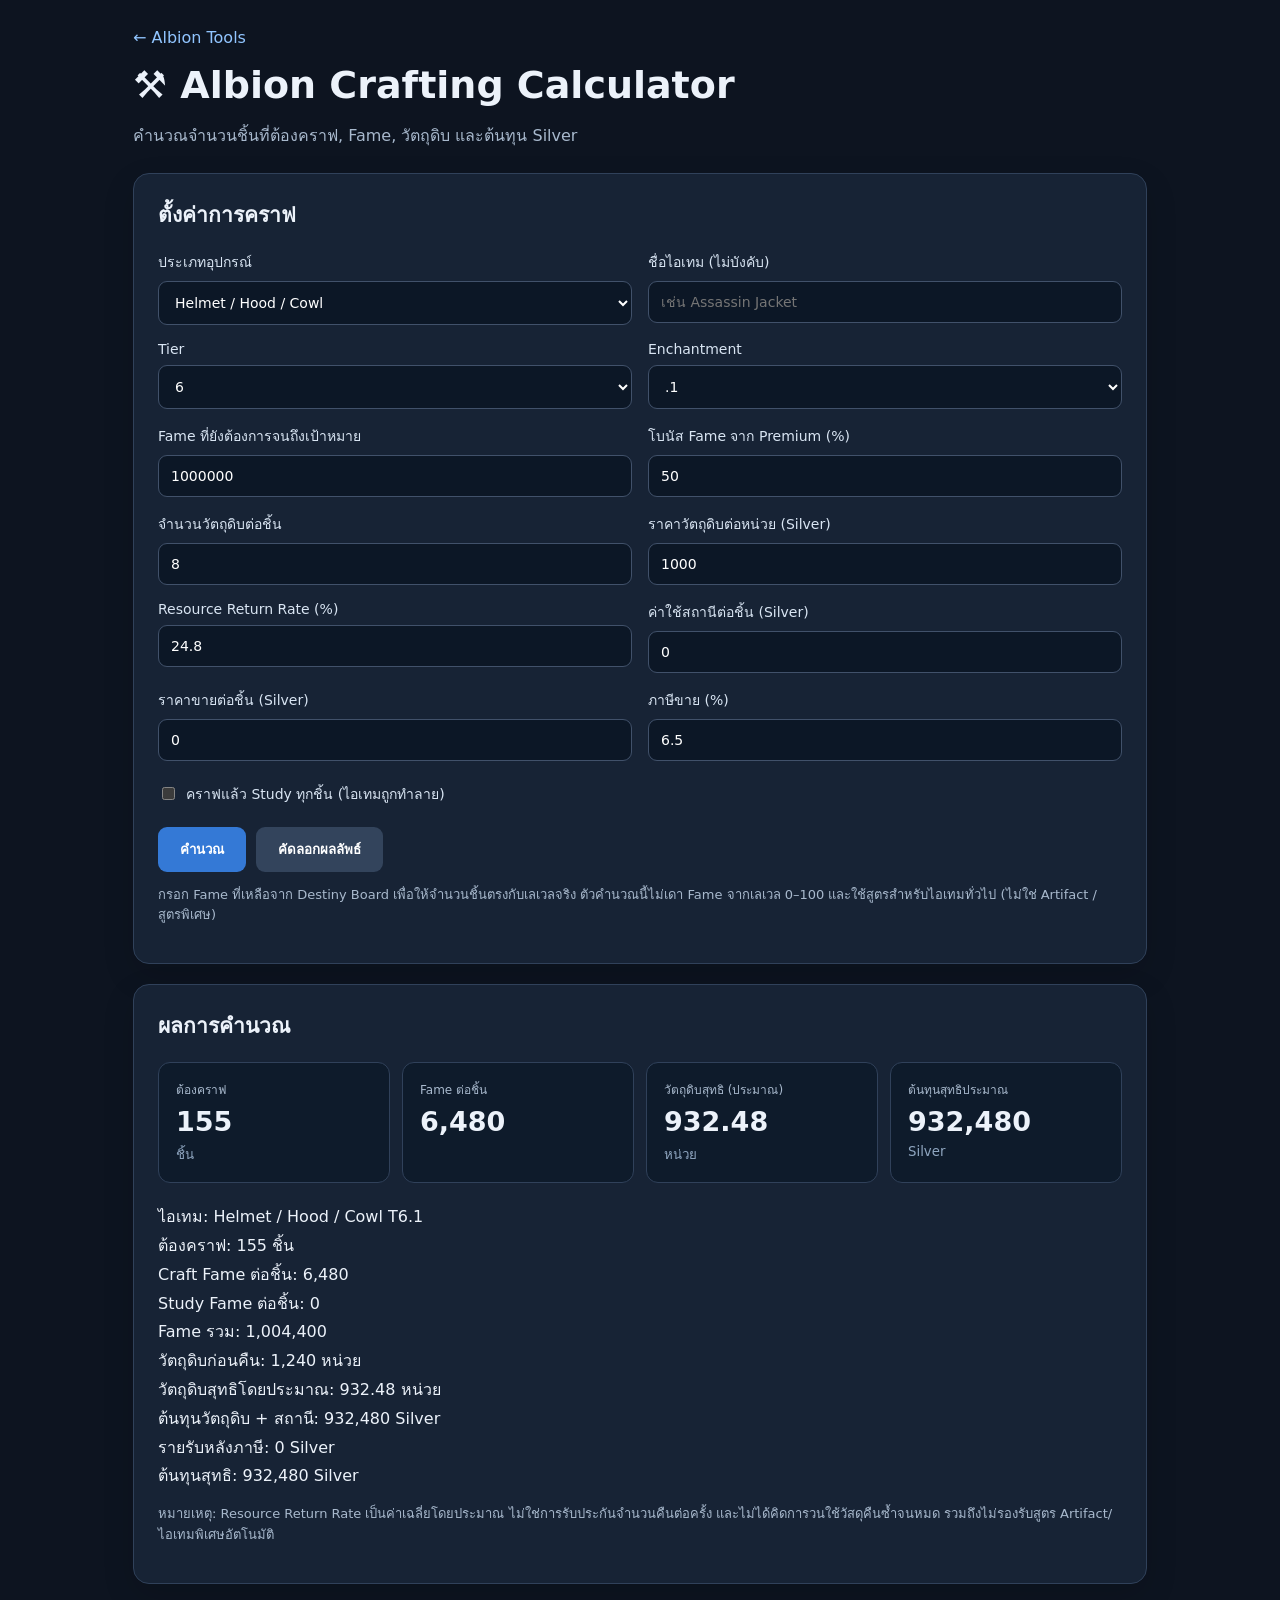
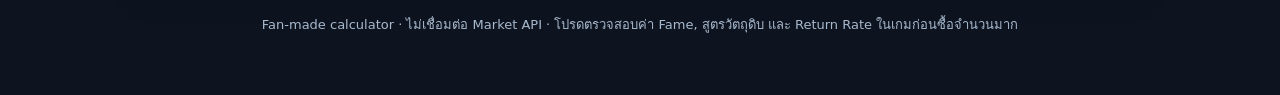
==== crafting-calculator/index.html @ 2a17cb0a "Add Crafting Calculator" ====
<!doctype html><html lang="th"><head><meta charset="utf-8"><meta name="viewport" content="width=device-width,initial-scale=1"><title>Albion Crafting Calculator</title><link rel="stylesheet" href="style.css"></head><body><main class="wrap"><header><a href="../index.html" class="back">← Albion Tools</a><h1>⚒️ Albion Crafting Calculator</h1><p>คำนวณจำนวนชิ้นที่ต้องคราฟ, Fame, วัตถุดิบ และต้นทุน Silver</p></header><section class="panel"><h2>ตั้งค่าการคราฟ</h2><div class="grid"><label>ประเภทอุปกรณ์<select id="kind"><option value="helmet">Helmet / Hood / Cowl</option><option value="shoes">Boots / Shoes / Sandals</option><option value="chest">Armor / Jacket / Robe</option><option value="offhand">Off-hand / Cape</option><option value="bag">Bag</option></select></label><label>ชื่อไอเทม (ไม่บังคับ)<input id="item" placeholder="เช่น Assassin Jacket"></label><label>Tier<select id="tier"><option>4</option><option>5</option><option selected>6</option><option>7</option><option>8</option></select></label><label>Enchantment<select id="enchant"><option value="0">.0</option><option value="1" selected>.1</option><option value="2">.2</option><option value="3">.3</option><option value="4">.4</option></select></label><label>Fame ที่ยังต้องการจนถึงเป้าหมาย<input type="number" id="needed" min="0" value="1000000"></label><label>โบนัส Fame จาก Premium (%)<input type="number" id="premium" min="0" max="500" value="50"></label><label>จำนวนวัตถุดิบต่อชิ้น<input type="number" id="mats" min="1" value="8"></label><label>ราคาวัตถุดิบต่อหน่วย (Silver)<input type="number" id="price" min="0" value="1000"></label><label>Resource Return Rate (%)<input type="number" id="rrr" min="0" max="99" step="0.1" value="24.8"></label><label>ค่าใช้สถานีต่อชิ้น (Silver)<input type="number" id="fee" min="0" value="0"></label><label>ราคาขายต่อชิ้น (Silver)<input type="number" id="sell" min="0" value="0"></label><label>ภาษีขาย (%)<input type="number" id="tax" min="0" max="100" step="0.1" value="6.5"></label></div><div class="check"><label><input type="checkbox" id="study"> คราฟแล้ว Study ทุกชิ้น (ไอเทมถูกทำลาย)</label></div><div class="buttons"><button id="calculate">คำนวณ</button><button id="copy" class="secondary">คัดลอกผลลัพธ์</button></div><p class="hint">กรอก Fame ที่เหลือจาก Destiny Board เพื่อให้จำนวนชิ้นตรงกับเลเวลจริง ตัวคำนวณนี้ไม่เดา Fame จากเลเวล 0–100 และใช้สูตรสำหรับไอเทมทั่วไป (ไม่ใช่ Artifact / สูตรพิเศษ)</p></section><section class="panel" id="results" aria-live="polite"><h2>ผลการคำนวณ</h2><div class="stats"><article><span>ต้องคราฟ</span><strong id="count">—</strong><small>ชิ้น</small></article><article><span>Fame ต่อชิ้น</span><strong id="fame">—</strong></article><article><span>วัตถุดิบสุทธิ (ประมาณ)</span><strong id="materials">—</strong><small>หน่วย</small></article><article><span>ต้นทุนสุทธิประมาณ</span><strong id="cost">—</strong><small>Silver</small></article></div><div id="details" class="details"></div></section><footer>Fan-made calculator · ไม่เชื่อมต่อ Market API · โปรดตรวจสอบค่า Fame, สูตรวัตถุดิบ และ Return Rate ในเกมก่อนซื้อจำนวนมาก</footer></main><script src="script.js"></script></body></html>
---- crafting-calculator/style.css ----
:root{color-scheme:dark;font-family:system-ui,-apple-system,"Segoe UI",sans-serif;background:#0d1420;color:#ecf2fa}*{box-sizing:border-box}body{margin:0}.wrap{max-width:1050px;margin:auto;padding:28px 18px 60px}header{margin-bottom:24px}h1{font-size:clamp(26px,4vw,38px);margin:16px 0 8px}h2{margin:0 0 20px;font-size:21px}p{color:#a8b9cd;line-height:1.6}.back{color:#91c5ff;text-decoration:none}.panel{background:#172335;border:1px solid #30415a;border-radius:16px;padding:24px;margin:20px 0;box-shadow:0 12px 32px #0002}.grid{display:grid;grid-template-columns:repeat(2,minmax(0,1fr));gap:16px}label{display:flex;flex-direction:column;gap:8px;font-size:14px;color:#d9e5f3}input,select{width:100%;background:#0c1726;border:1px solid #41516a;border-radius:9px;color:white;font:inherit;padding:12px}input:focus,select:focus{outline:2px solid #4e9aff}.check{margin:22px 0}.check label{display:flex;flex-direction:row;align-items:center}.check input{width:auto;accent-color:#4e9aff}.buttons{display:flex;gap:10px;flex-wrap:wrap}button{border:0;border-radius:9px;padding:12px 22px;background:#3479d6;color:white;font-weight:700;cursor:pointer}button:hover{filter:brightness(1.15)}button.secondary{background:#33445c}.hint,footer{font-size:13px;color:#a8b9cd}.stats{display:grid;grid-template-columns:repeat(4,minmax(0,1fr));gap:12px}.stats article{background:#0e1b2b;border:1px solid #30415a;border-radius:12px;padding:17px;display:flex;flex-direction:column;gap:7px}.stats span{font-size:12px;color:#a8b9cd}.stats strong{font-size:clamp(18px,2.6vw,27px);overflow-wrap:anywhere}.stats small{color:#8fa6c0}.details{margin-top:20px;line-height:1.8}.details b{color:#fff}footer{text-align:center;margin-top:30px}@media(max-width:650px){.grid{grid-template-columns:1fr}.stats{grid-template-columns:repeat(2,minmax(0,1fr))}.panel{padding:18px}}
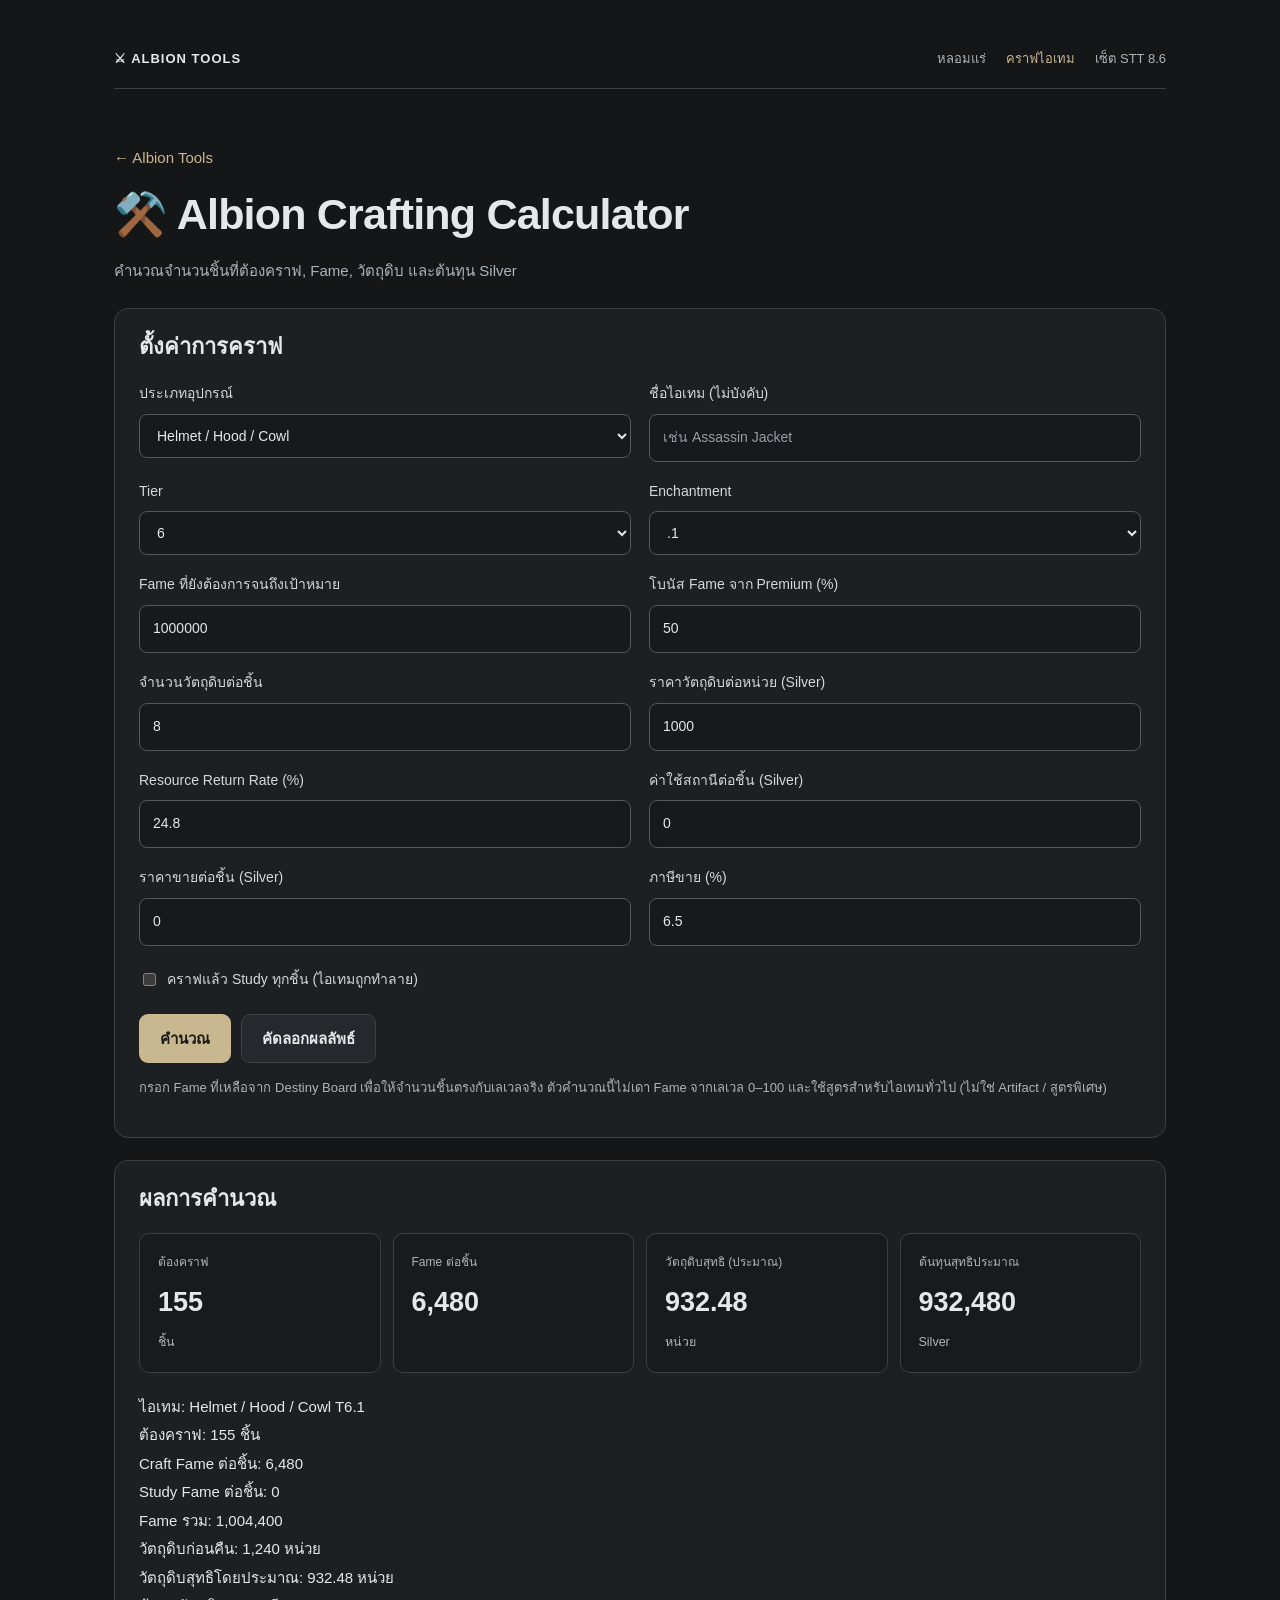
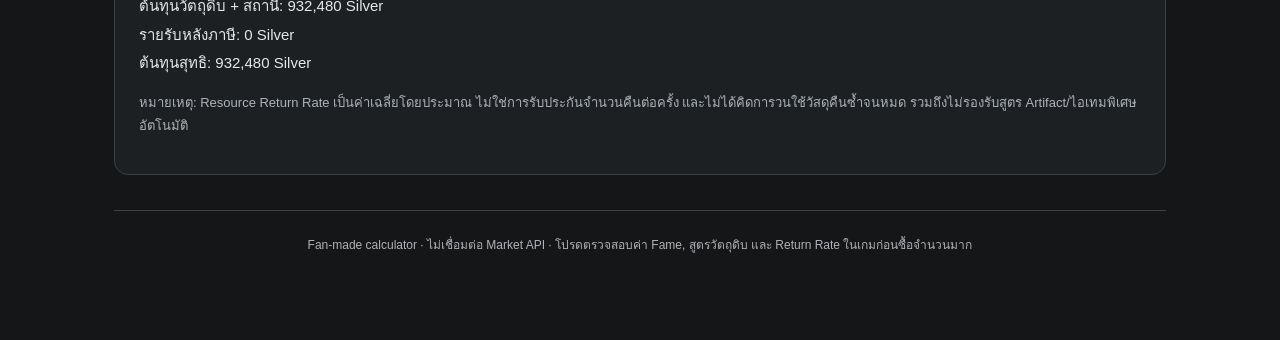
==== commit 302cb461: "Unify crafting calculator dark theme" ====
--- a/crafting-calculator/index.html
+++ b/crafting-calculator/index.html
@@ -1 +1 @@
-<!doctype html><html lang="th"><head><meta charset="utf-8"><meta name="viewport" content="width=device-width,initial-scale=1"><title>Albion Crafting Calculator</title><link rel="stylesheet" href="style.css"></head><body><main class="wrap"><header><a href="../index.html" class="back">← Albion Tools</a><h1>⚒️ Albion Crafting Calculator</h1><p>คำนวณจำนวนชิ้นที่ต้องคราฟ, Fame, วัตถุดิบ และต้นทุน Silver</p></header><section class="panel"><h2>ตั้งค่าการคราฟ</h2><div class="grid"><label>ประเภทอุปกรณ์<select id="kind"><option value="helmet">Helmet / Hood / Cowl</option><option value="shoes">Boots / Shoes / Sandals</option><option value="chest">Armor / Jacket / Robe</option><option value="offhand">Off-hand / Cape</option><option value="bag">Bag</option></select></label><label>ชื่อไอเทม (ไม่บังคับ)<input id="item" placeholder="เช่น Assassin Jacket"></label><label>Tier<select id="tier"><option>4</option><option>5</option><option selected>6</option><option>7</option><option>8</option></select></label><label>Enchantment<select id="enchant"><option value="0">.0</option><option value="1" selected>.1</option><option value="2">.2</option><option value="3">.3</option><option value="4">.4</option></select></label><label>Fame ที่ยังต้องการจนถึงเป้าหมาย<input type="number" id="needed" min="0" value="1000000"></label><label>โบนัส Fame จาก Premium (%)<input type="number" id="premium" min="0" max="500" value="50"></label><label>จำนวนวัตถุดิบต่อชิ้น<input type="number" id="mats" min="1" value="8"></label><label>ราคาวัตถุดิบต่อหน่วย (Silver)<input type="number" id="price" min="0" value="1000"></label><label>Resource Return Rate (%)<input type="number" id="rrr" min="0" max="99" step="0.1" value="24.8"></label><label>ค่าใช้สถานีต่อชิ้น (Silver)<input type="number" id="fee" min="0" value="0"></label><label>ราคาขายต่อชิ้น (Silver)<input type="number" id="sell" min="0" value="0"></label><label>ภาษีขาย (%)<input type="number" id="tax" min="0" max="100" step="0.1" value="6.5"></label></div><div class="check"><label><input type="checkbox" id="study"> คราฟแล้ว Study ทุกชิ้น (ไอเทมถูกทำลาย)</label></div><div class="buttons"><button id="calculate">คำนวณ</button><button id="copy" class="secondary">คัดลอกผลลัพธ์</button></div><p class="hint">กรอก Fame ที่เหลือจาก Destiny Board เพื่อให้จำนวนชิ้นตรงกับเลเวลจริง ตัวคำนวณนี้ไม่เดา Fame จากเลเวล 0–100 และใช้สูตรสำหรับไอเทมทั่วไป (ไม่ใช่ Artifact / สูตรพิเศษ)</p></section><section class="panel" id="results" aria-live="polite"><h2>ผลการคำนวณ</h2><div class="stats"><article><span>ต้องคราฟ</span><strong id="count">—</strong><small>ชิ้น</small></article><article><span>Fame ต่อชิ้น</span><strong id="fame">—</strong></article><article><span>วัตถุดิบสุทธิ (ประมาณ)</span><strong id="materials">—</strong><small>หน่วย</small></article><article><span>ต้นทุนสุทธิประมาณ</span><strong id="cost">—</strong><small>Silver</small></article></div><div id="details" class="details"></div></section><footer>Fan-made calculator · ไม่เชื่อมต่อ Market API · โปรดตรวจสอบค่า Fame, สูตรวัตถุดิบ และ Return Rate ในเกมก่อนซื้อจำนวนมาก</footer></main><script src="script.js"></script></body></html>
+<!doctype html><html lang="th"><head><meta charset="utf-8"><meta name="viewport" content="width=device-width,initial-scale=1"><title>Albion Crafting Calculator</title><link rel="stylesheet" href="style.css?v=dark1"></head><body><div class="wrap" style="padding-bottom:0"><nav class="site-nav" aria-label="เมนูหลัก"><a href="../index.html">⚔ ALBION TOOLS</a><a href="../ore-calculator/index.html">หลอมแร่</a><a href="../crafting-calculator/index.html" aria-current="page">คราฟไอเทม</a><a href="../cheap-farm-stt.html">เซ็ต STT 8.6</a></nav></div><main class="wrap"><header><a href="../index.html" class="back">← Albion Tools</a><h1>⚒️ Albion Crafting Calculator</h1><p>คำนวณจำนวนชิ้นที่ต้องคราฟ, Fame, วัตถุดิบ และต้นทุน Silver</p></header><section class="panel"><h2>ตั้งค่าการคราฟ</h2><div class="grid"><label>ประเภทอุปกรณ์<select id="kind"><option value="helmet">Helmet / Hood / Cowl</option><option value="shoes">Boots / Shoes / Sandals</option><option value="chest">Armor / Jacket / Robe</option><option value="offhand">Off-hand / Cape</option><option value="bag">Bag</option></select></label><label>ชื่อไอเทม (ไม่บังคับ)<input id="item" placeholder="เช่น Assassin Jacket"></label><label>Tier<select id="tier"><option>4</option><option>5</option><option selected>6</option><option>7</option><option>8</option></select></label><label>Enchantment<select id="enchant"><option value="0">.0</option><option value="1" selected>.1</option><option value="2">.2</option><option value="3">.3</option><option value="4">.4</option></select></label><label>Fame ที่ยังต้องการจนถึงเป้าหมาย<input type="number" id="needed" min="0" value="1000000"></label><label>โบนัส Fame จาก Premium (%)<input type="number" id="premium" min="0" max="500" value="50"></label><label>จำนวนวัตถุดิบต่อชิ้น<input type="number" id="mats" min="1" value="8"></label><label>ราคาวัตถุดิบต่อหน่วย (Silver)<input type="number" id="price" min="0" value="1000"></label><label>Resource Return Rate (%)<input type="number" id="rrr" min="0" max="99" step="0.1" value="24.8"></label><label>ค่าใช้สถานีต่อชิ้น (Silver)<input type="number" id="fee" min="0" value="0"></label><label>ราคาขายต่อชิ้น (Silver)<input type="number" id="sell" min="0" value="0"></label><label>ภาษีขาย (%)<input type="number" id="tax" min="0" max="100" step="0.1" value="6.5"></label></div><div class="check"><label><input type="checkbox" id="study"> คราฟแล้ว Study ทุกชิ้น (ไอเทมถูกทำลาย)</label></div><div class="buttons"><button id="calculate">คำนวณ</button><button id="copy" class="secondary">คัดลอกผลลัพธ์</button></div><p class="hint">กรอก Fame ที่เหลือจาก Destiny Board เพื่อให้จำนวนชิ้นตรงกับเลเวลจริง ตัวคำนวณนี้ไม่เดา Fame จากเลเวล 0–100 และใช้สูตรสำหรับไอเทมทั่วไป (ไม่ใช่ Artifact / สูตรพิเศษ)</p></section><section class="panel" id="results" aria-live="polite"><h2>ผลการคำนวณ</h2><div class="stats"><article><span>ต้องคราฟ</span><strong id="count">—</strong><small>ชิ้น</small></article><article><span>Fame ต่อชิ้น</span><strong id="fame">—</strong></article><article><span>วัตถุดิบสุทธิ (ประมาณ)</span><strong id="materials">—</strong><small>หน่วย</small></article><article><span>ต้นทุนสุทธิประมาณ</span><strong id="cost">—</strong><small>Silver</small></article></div><div id="details" class="details"></div></section><footer>Fan-made calculator · ไม่เชื่อมต่อ Market API · โปรดตรวจสอบค่า Fame, สูตรวัตถุดิบ และ Return Rate ในเกมก่อนซื้อจำนวนมาก</footer></main><script src="script.js"></script></body></html>
--- a/crafting-calculator/style.css
+++ b/crafting-calculator/style.css
@@ -1 +1,2 @@
-:root{color-scheme:dark;font-family:system-ui,-apple-system,"Segoe UI",sans-serif;background:#0d1420;color:#ecf2fa}*{box-sizing:border-box}body{margin:0}.wrap{max-width:1050px;margin:auto;padding:28px 18px 60px}header{margin-bottom:24px}h1{font-size:clamp(26px,4vw,38px);margin:16px 0 8px}h2{margin:0 0 20px;font-size:21px}p{color:#a8b9cd;line-height:1.6}.back{color:#91c5ff;text-decoration:none}.panel{background:#172335;border:1px solid #30415a;border-radius:16px;padding:24px;margin:20px 0;box-shadow:0 12px 32px #0002}.grid{display:grid;grid-template-columns:repeat(2,minmax(0,1fr));gap:16px}label{display:flex;flex-direction:column;gap:8px;font-size:14px;color:#d9e5f3}input,select{width:100%;background:#0c1726;border:1px solid #41516a;border-radius:9px;color:white;font:inherit;padding:12px}input:focus,select:focus{outline:2px solid #4e9aff}.check{margin:22px 0}.check label{display:flex;flex-direction:row;align-items:center}.check input{width:auto;accent-color:#4e9aff}.buttons{display:flex;gap:10px;flex-wrap:wrap}button{border:0;border-radius:9px;padding:12px 22px;background:#3479d6;color:white;font-weight:700;cursor:pointer}button:hover{filter:brightness(1.15)}button.secondary{background:#33445c}.hint,footer{font-size:13px;color:#a8b9cd}.stats{display:grid;grid-template-columns:repeat(4,minmax(0,1fr));gap:12px}.stats article{background:#0e1b2b;border:1px solid #30415a;border-radius:12px;padding:17px;display:flex;flex-direction:column;gap:7px}.stats span{font-size:12px;color:#a8b9cd}.stats strong{font-size:clamp(18px,2.6vw,27px);overflow-wrap:anywhere}.stats small{color:#8fa6c0}.details{margin-top:20px;line-height:1.8}.details b{color:#fff}footer{text-align:center;margin-top:30px}@media(max-width:650px){.grid{grid-template-columns:1fr}.stats{grid-template-columns:repeat(2,minmax(0,1fr))}.panel{padding:18px}}
+@import url('../theme.css?v=dark1');
+header{margin-bottom:24px}h1{margin:16px 0 8px}h2{margin:0 0 20px}.grid{display:grid;grid-template-columns:repeat(2,minmax(0,1fr));gap:18px}label{display:flex;flex-direction:column;gap:8px}input,select{width:100%}.check{margin:22px 0}.check label{flex-direction:row;align-items:center}.check input{width:auto}.buttons{display:flex;gap:10px;flex-wrap:wrap}.hint{font-size:13px}.stats{display:grid;grid-template-columns:repeat(4,minmax(0,1fr));gap:12px}.stats article{display:flex;flex-direction:column;gap:7px}.stats span{font-size:12px}.stats strong{font-size:clamp(18px,2.6vw,27px);overflow-wrap:anywhere}.details{margin-top:20px;line-height:1.9}.details b{color:var(--text)}footer{text-align:center}@media(max-width:650px){.grid{grid-template-columns:1fr}.stats{grid-template-columns:repeat(2,minmax(0,1fr))}}
